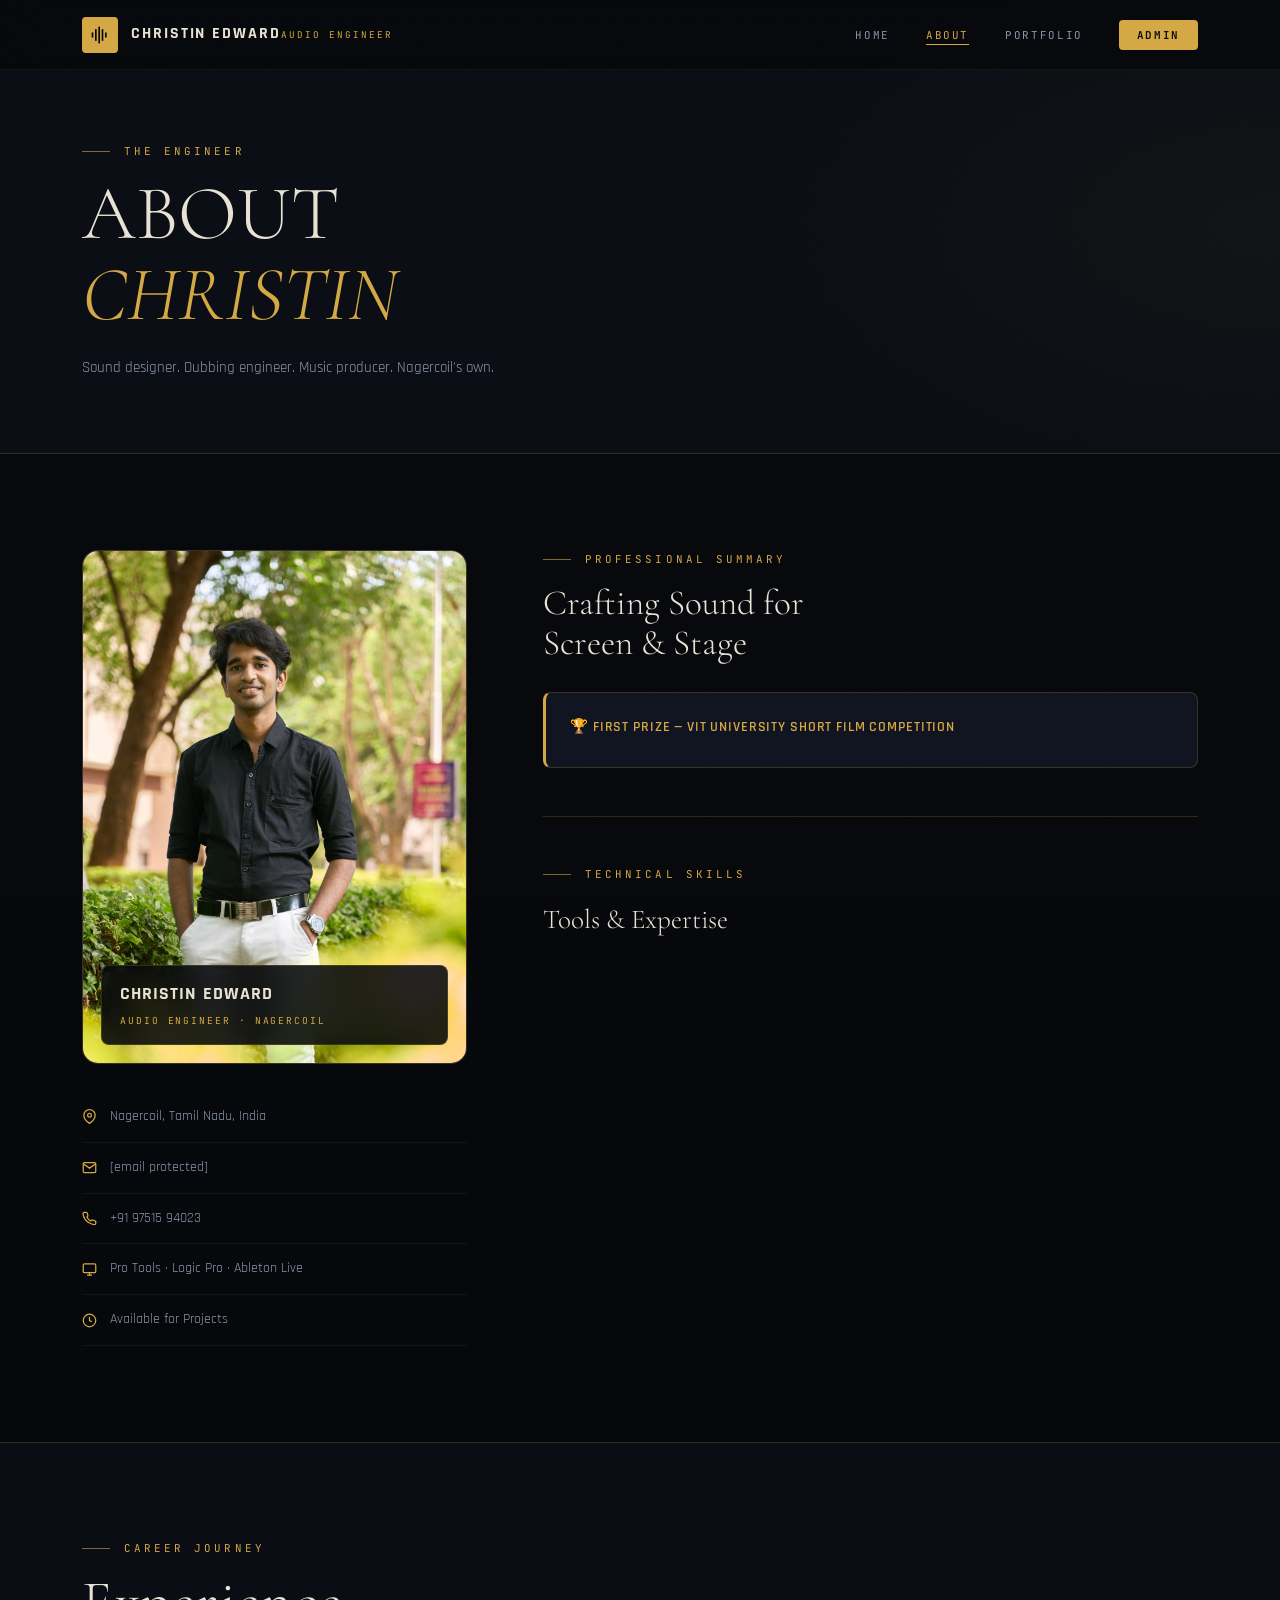
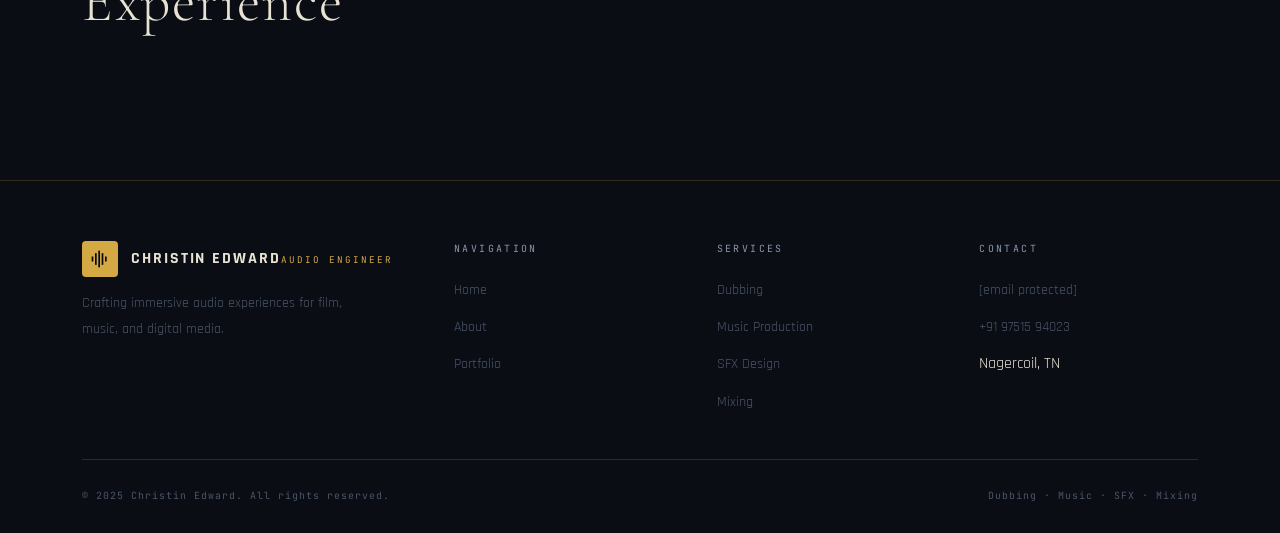
==== about.html @ 7b609f56 "Add files via upload" ====
<!DOCTYPE html>
<html lang="en">
<head>
  <meta charset="UTF-8"/><meta name="viewport" content="width=device-width, initial-scale=1.0"/>
  <title id="page-title">About — Christin Edward</title>
  <link rel="stylesheet" href="style.css"/>
</head>
<body>
<nav class="nav">
  <div class="nav-inner">
    <a href="index.html" class="logo">
      <div class="logo-mark"><svg viewBox="0 0 24 24"><rect x="2" y="9" width="2" height="6"/><rect x="6" y="5" width="2" height="14"/><rect x="10" y="2" width="2" height="20"/><rect x="14" y="5" width="2" height="14"/><rect x="18" y="9" width="2" height="6"/></svg></div>
      <div class="logo-text"><span class="logo-name" id="nav-name">Christin Edward</span><span class="logo-role" id="nav-role">Audio Engineer</span></div>
    </a>
    <ul class="nav-links">
      <li><a href="index.html">Home</a></li>
      <li><a href="about.html" class="active">About</a></li>
      <li><a href="portfolio.html">Portfolio</a></li>
      <li><a href="admin.html" class="nav-cta">Admin</a></li>
    </ul>
  </div>
</nav>

<header class="page-hero">
  <div class="page-hero-bg"></div>
  <div class="container" style="position:relative;z-index:1">
    <div class="eyebrow">The Engineer</div>
    <h1>ABOUT<br><em style="color:var(--gold);font-style:italic" id="about-firstname">CHRISTIN</em></h1>
    <p id="about-tagline">Sound designer. Dubbing engineer. Music producer. Nagercoil's own.</p>
  </div>
</header>

<main class="about-layout">
  <div class="container">
    <div class="about-grid">
      <!-- Sidebar -->
      <aside class="about-sidebar">
        <div class="portrait">
          <div class="portrait-inner">
            <!-- Profile photo — embedded directly + overridable via admin -->
            <img id="profile-photo" src="[data-uri]" alt="Christin Edward"/>
            <div id="photo-fallback" style="display:none">
              <svg style="width:72px;height:72px;color:rgba(212,168,67,.25)" viewBox="0 0 80 80" fill="none"><circle cx="40" cy="26" r="14" stroke="currentColor" stroke-width="1.2"/><path d="M14 70c0-14.359 11.641-26 26-26s26 11.641 26 26" stroke="currentColor" stroke-width="1.2" stroke-linecap="round"/></svg>
            </div>
          </div>
          <div class="portrait-label">
            <div class="portrait-name" id="portrait-name">Christin Edward</div>
            <div class="portrait-title" id="portrait-title">Audio Engineer · Nagercoil</div>
          </div>
        </div>
        <div class="contact-list">
          <div class="contact-item"><svg viewBox="0 0 24 24" fill="none" stroke="currentColor" stroke-width="2"><path d="M21 10c0 7-9 13-9 13s-9-6-9-13a9 9 0 0 1 18 0z"/><circle cx="12" cy="10" r="3"/></svg><span id="c-loc">Nagercoil, Tamil Nadu, India</span></div>
          <div class="contact-item"><svg viewBox="0 0 24 24" fill="none" stroke="currentColor" stroke-width="2"><path d="M4 4h16c1.1 0 2 .9 2 2v12c0 1.1-.9 2-2 2H4c-1.1 0-2-.9-2-2V6c0-1.1.9-2 2-2z"/><polyline points="22,6 12,13 2,6"/></svg><a id="c-email" href="/cdn-cgi/l/email-protection#0e6b6d667c677d7a67606b6a796f7c6a4e69636f6762206d6163"><span class="__cf_email__" data-cfemail="3752545f455e44435e5952534056455377505a565e5b1954585a">[email&#160;protected]</span></a></div>
          <div class="contact-item"><svg viewBox="0 0 24 24" fill="none" stroke="currentColor" stroke-width="2"><path d="M22 16.92v3a2 2 0 0 1-2.18 2 19.79 19.79 0 0 1-8.63-3.07A19.5 19.5 0 0 1 4.69 13a19.79 19.79 0 0 1-3.07-8.67A2 2 0 0 1 3.6 2.18h3a2 2 0 0 1 2 1.72c.127.96.361 1.903.7 2.81a2 2 0 0 1-.45 2.11L7.91 9.91a16 16 0 0 0 6 6l.94-.94a2 2 0 0 1 2.11-.45c.907.339 1.85.573 2.81.7A2 2 0 0 1 21.73 17z"/></svg><a id="c-phone" href="tel:+919751594023">+91 97515 94023</a></div>
          <div class="contact-item"><svg viewBox="0 0 24 24" fill="none" stroke="currentColor" stroke-width="2"><rect x="2" y="3" width="20" height="14" rx="2"/><line x1="8" y1="21" x2="16" y2="21"/><line x1="12" y1="17" x2="12" y2="21"/></svg><span id="c-tools">Pro Tools · Logic Pro · Ableton Live</span></div>
          <div class="contact-item"><svg viewBox="0 0 24 24" fill="none" stroke="currentColor" stroke-width="2"><circle cx="12" cy="12" r="10"/><polyline points="12 6 12 12 16 14"/></svg><span id="c-avail">Available for Projects</span></div>
        </div>
      </aside>

      <!-- Main -->
      <div class="about-main">
        <div class="eyebrow">Professional Summary</div>
        <h2>Crafting Sound for<br>Screen &amp; Stage</h2>
        <p id="ab-p1"></p>
        <p id="ab-p2"></p>
        <p id="ab-p3"></p>

        <div class="achievement-box" id="award-box">
          <div class="ach-title" id="ab-aw-title">🏆 First Prize — VIT University Short Film Competition</div>
          <p id="ab-aw-desc"></p>
        </div>

        <p><em id="ab-quote" style="color:var(--t1);font-style:italic"></em></p>

        <!-- Skills -->
        <div class="skills-sec">
          <div class="eyebrow">Technical Skills</div>
          <h3 style="font-family:var(--ff-display);font-size:1.7rem;font-weight:300;margin-bottom:6px">Tools &amp; Expertise</h3>
          <div class="skill-grid" id="skills-grid"></div>
        </div>
      </div>
    </div>
  </div>
</main>

<!-- Timeline -->
<section class="timeline-sec">
  <div class="container">
    <div class="eyebrow">Career Journey</div>
    <h2 class="sec-title">Experience</h2>
    <div class="timeline" id="timeline"></div>
  </div>
</section>

<footer>
  <div class="container">
    <div class="footer-grid">
      <div class="footer-brand">
        <div class="logo"><div class="logo-mark"><svg viewBox="0 0 24 24"><rect x="2" y="9" width="2" height="6"/><rect x="6" y="5" width="2" height="14"/><rect x="10" y="2" width="2" height="20"/><rect x="14" y="5" width="2" height="14"/><rect x="18" y="9" width="2" height="6"/></svg></div><div class="logo-text"><span class="logo-name" id="f-name">Christin Edward</span><span class="logo-role" id="f-role">Audio Engineer</span></div></div>
        <p>Crafting immersive audio experiences for film, music, and digital media.</p>
      </div>
      <div><p class="f-col-title">Navigation</p><ul class="f-links"><li><a href="index.html">Home</a></li><li><a href="about.html">About</a></li><li><a href="portfolio.html">Portfolio</a></li></ul></div>
      <div><p class="f-col-title">Services</p><ul class="f-links"><li><a href="#">Dubbing</a></li><li><a href="#">Music Production</a></li><li><a href="#">SFX Design</a></li><li><a href="#">Mixing</a></li></ul></div>
      <div><p class="f-col-title">Contact</p><ul class="f-links"><li><a id="fe-email" href="#"><span class="__cf_email__" data-cfemail="97f2f4ffe5fee4e3fef9f2f3e0f6e5f3d7f0faf6fefbb9f4f8fa">[email&#160;protected]</span></a></li><li><a id="fe-phone" href="#">+91 97515 94023</a></li><li id="fe-loc">Nagercoil, TN</li></ul></div>
    </div>
    <div class="footer-btm"><span id="f-copy">&copy; 2025 Christin Edward. All rights reserved.</span><span>Dubbing · Music · SFX · Mixing</span></div>
  </div>
</footer>

<script data-cfasync="false" src="/cdn-cgi/scripts/5c5dd728/cloudflare-static/email-decode.min.js"></script><script>
function g(k,def){ return JSON.parse(localStorage.getItem(k)||'null')||def; }
const DEFPROFILE={name:'Christin Edward',title:'Audio Engineer',tagline:'Sound designer. Dubbing engineer. Music producer.',avail:'Available for Projects'};
const DEFABOUT={p1:"I am a passionate Audio Engineer specializing in sound design, audio editing, mixing, and mastering for film, music, and digital media.",p2:"Based in Nagercoil, Tamil Nadu, I have worked on a wide range of projects including dubbing for regional cinema, independent music releases, and short film audio post.",p3:"Every project begins with a deep understanding of the story being told.",quote:"serve the emotion, serve the narrative.",awtitle:"🏆 First Prize — VIT University Short Film Competition",awdesc:"Our team won the First Prize at VIT University. I handled the complete audio pipeline — sound design, SFX, dialogue mix, music sync, and final mastered deliverable."};
const DEFCONTACT={email:'echristinedward@gmail.com',phone:'+91 97515 94023',loc:'Nagercoil, Tamil Nadu, India',avail:'Available for Projects',tools:'Pro Tools · Logic Pro · Ableton Live'};
const DEFSKILLS=[{name:'Pro Tools',pct:92},{name:'Logic Pro X',pct:88},{name:'Dubbing / ADR',pct:95},{name:'SFX & Sound Design',pct:90},{name:'Mixing & Mastering',pct:87},{name:'Music Production',pct:85}];
const DEFTL=[{year:'2023 — Present',role:'Independent Audio Engineer',co:'Freelance · Nagercoil',desc:'Working on short films, music production, dubbing sessions, and SFX design.'},{year:'2022',role:'First Prize — Short Film Competition',co:'VIT University, Vellore',desc:'Secured First Prize. Handled complete audio workflow — SFX, music sync, dialogue mixing.'},{year:'2021 — 2023',role:'Dubbing & Music Projects',co:'Multiple Studios · South Tamil Nadu',desc:'Engineered dubbing sessions for regional Tamil film projects and music production.'},{year:'2018 — 2021',role:'Audio Production & Studio Work',co:'Independent Projects · Nagercoil',desc:'Short film sound recordist and post-production engineer.'}];

const pr=g('profile',DEFPROFILE), ab=g('about',DEFABOUT), co=g('contact',DEFCONTACT);
const sk=g('skills',DEFSKILLS), tl=g('timeline',DEFTL);
const photo=localStorage.getItem('ce_profile_photo');

// Nav / Header
document.getElementById('nav-name').textContent=pr.name;
document.getElementById('nav-role').textContent=pr.title;
document.getElementById('page-title').textContent='About — '+pr.name;
document.getElementById('about-firstname').textContent=pr.name.split(' ')[0].toUpperCase();
document.getElementById('about-tagline').textContent=pr.tagline||'Sound designer. Dubbing engineer. Music producer.';

// Profile photo — if admin uploaded a new one, override the embedded default
const adminPhoto = localStorage.getItem('ce_profile_photo') || localStorage.getItem('ce_about_photo');
if(adminPhoto){
  const img = document.getElementById('profile-photo');
  img.src = adminPhoto;
}
// Image is already embedded as default — always visible
document.getElementById('portrait-name').textContent=pr.name;
document.getElementById('portrait-title').textContent=pr.title+' · '+(co.loc||'Nagercoil');

// Contact sidebar
document.getElementById('c-loc').textContent=co.loc;
document.getElementById('c-email').textContent=co.email; document.getElementById('c-email').href='mailto:'+co.email;
document.getElementById('c-phone').textContent=co.phone; document.getElementById('c-phone').href='tel:'+co.phone.replace(/\s/g,'');
document.getElementById('c-tools').textContent=co.tools;
document.getElementById('c-avail').textContent=co.avail;

// Bio
document.getElementById('ab-p1').textContent=ab.p1;
if(ab.p2) document.getElementById('ab-p2').textContent=ab.p2;
if(ab.p3) document.getElementById('ab-p3').textContent=ab.p3;
document.getElementById('ab-quote').textContent='"'+ab.quote+'"';
document.getElementById('ab-aw-title').textContent=ab.awtitle;
document.getElementById('ab-aw-desc').textContent=ab.awdesc;

// Skills
const sg=document.getElementById('skills-grid');
sk.forEach(s=>{
  sg.innerHTML+=`<div class="skill-card"><div class="skill-nm">${s.name}</div><div class="skill-bar"><div class="skill-fill" style="width:${s.pct}%"></div></div><div class="skill-pct">${s.pct}%</div></div>`;
});

// Timeline
const tlEl=document.getElementById('timeline');
tl.forEach(t=>{
  tlEl.innerHTML+=`<div class="tl-item"><div class="tl-year">${t.year}</div><div class="tl-role">${t.role}</div><div class="tl-co">${t.co}</div><div class="tl-desc">${t.desc}</div></div>`;
});

// Footer
document.getElementById('f-name').textContent=pr.name;
document.getElementById('f-role').textContent=pr.title;
document.getElementById('fe-email').textContent=co.email; document.getElementById('fe-email').
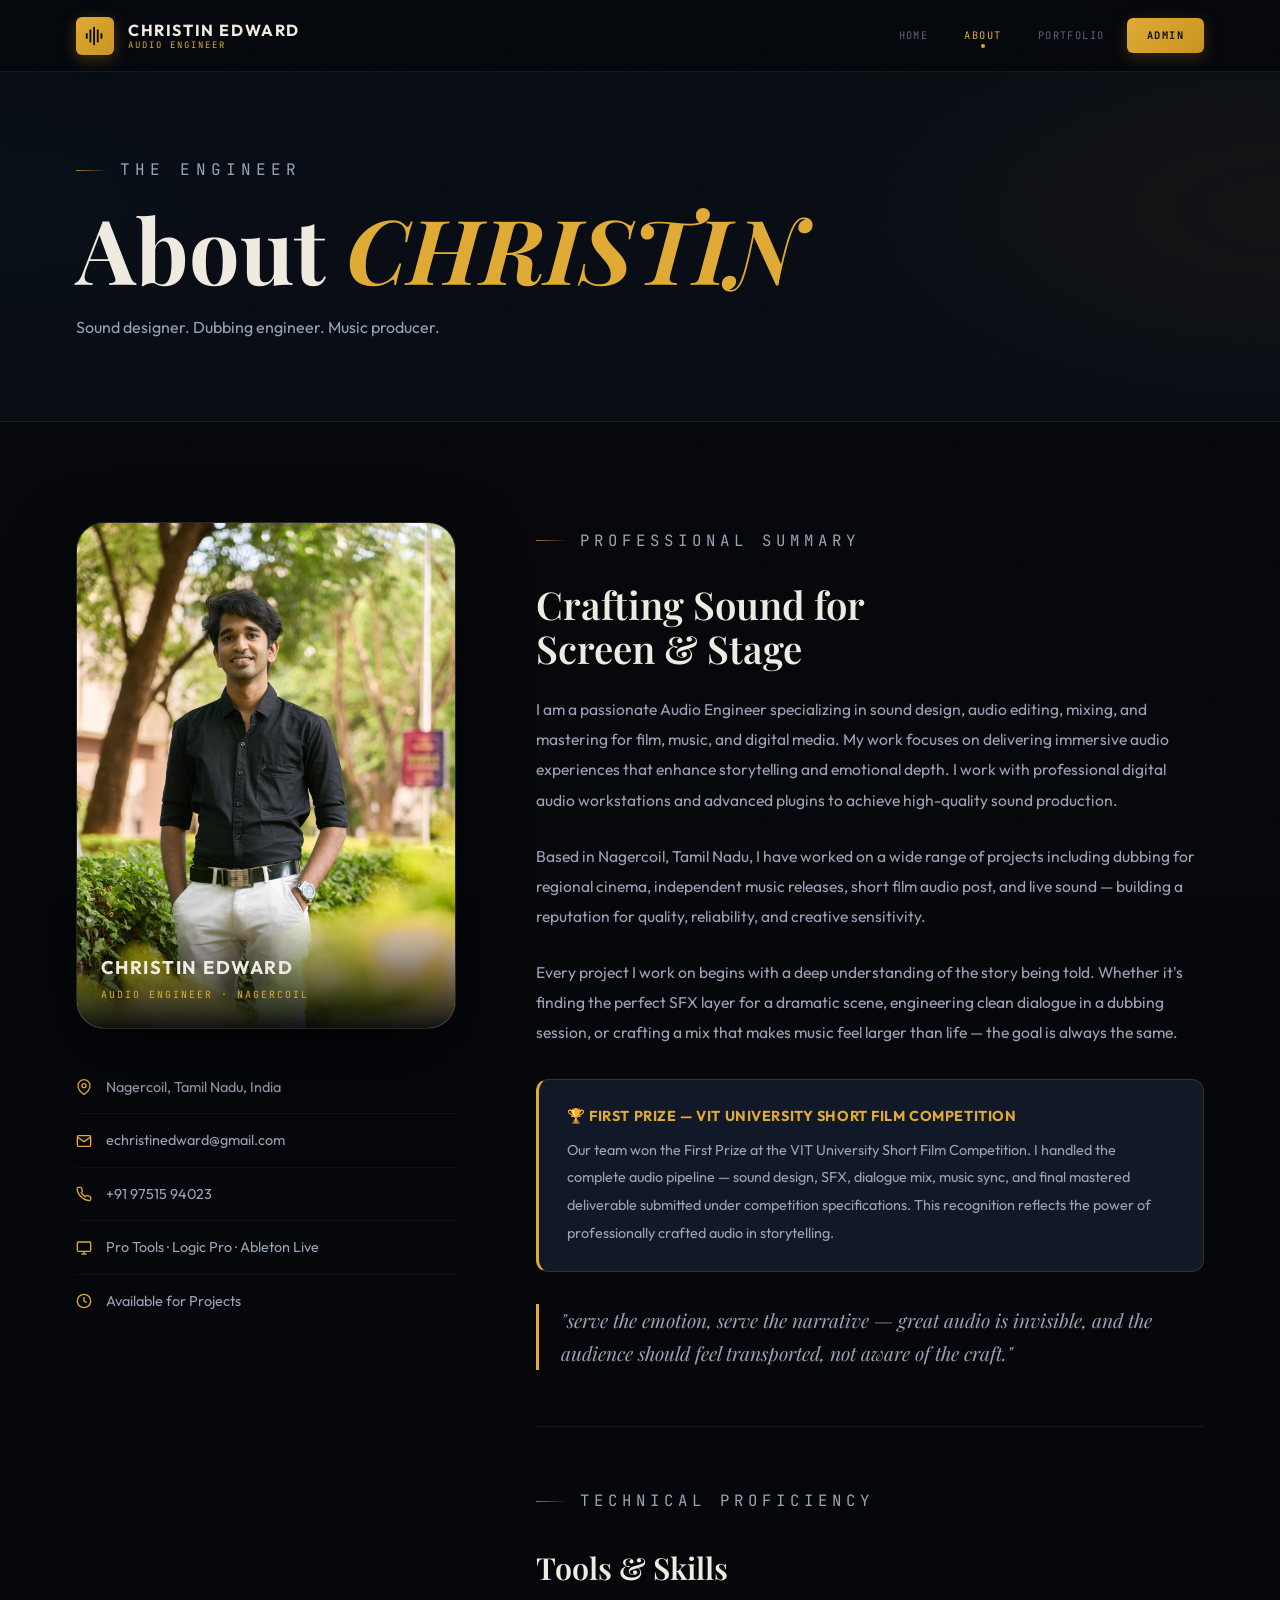
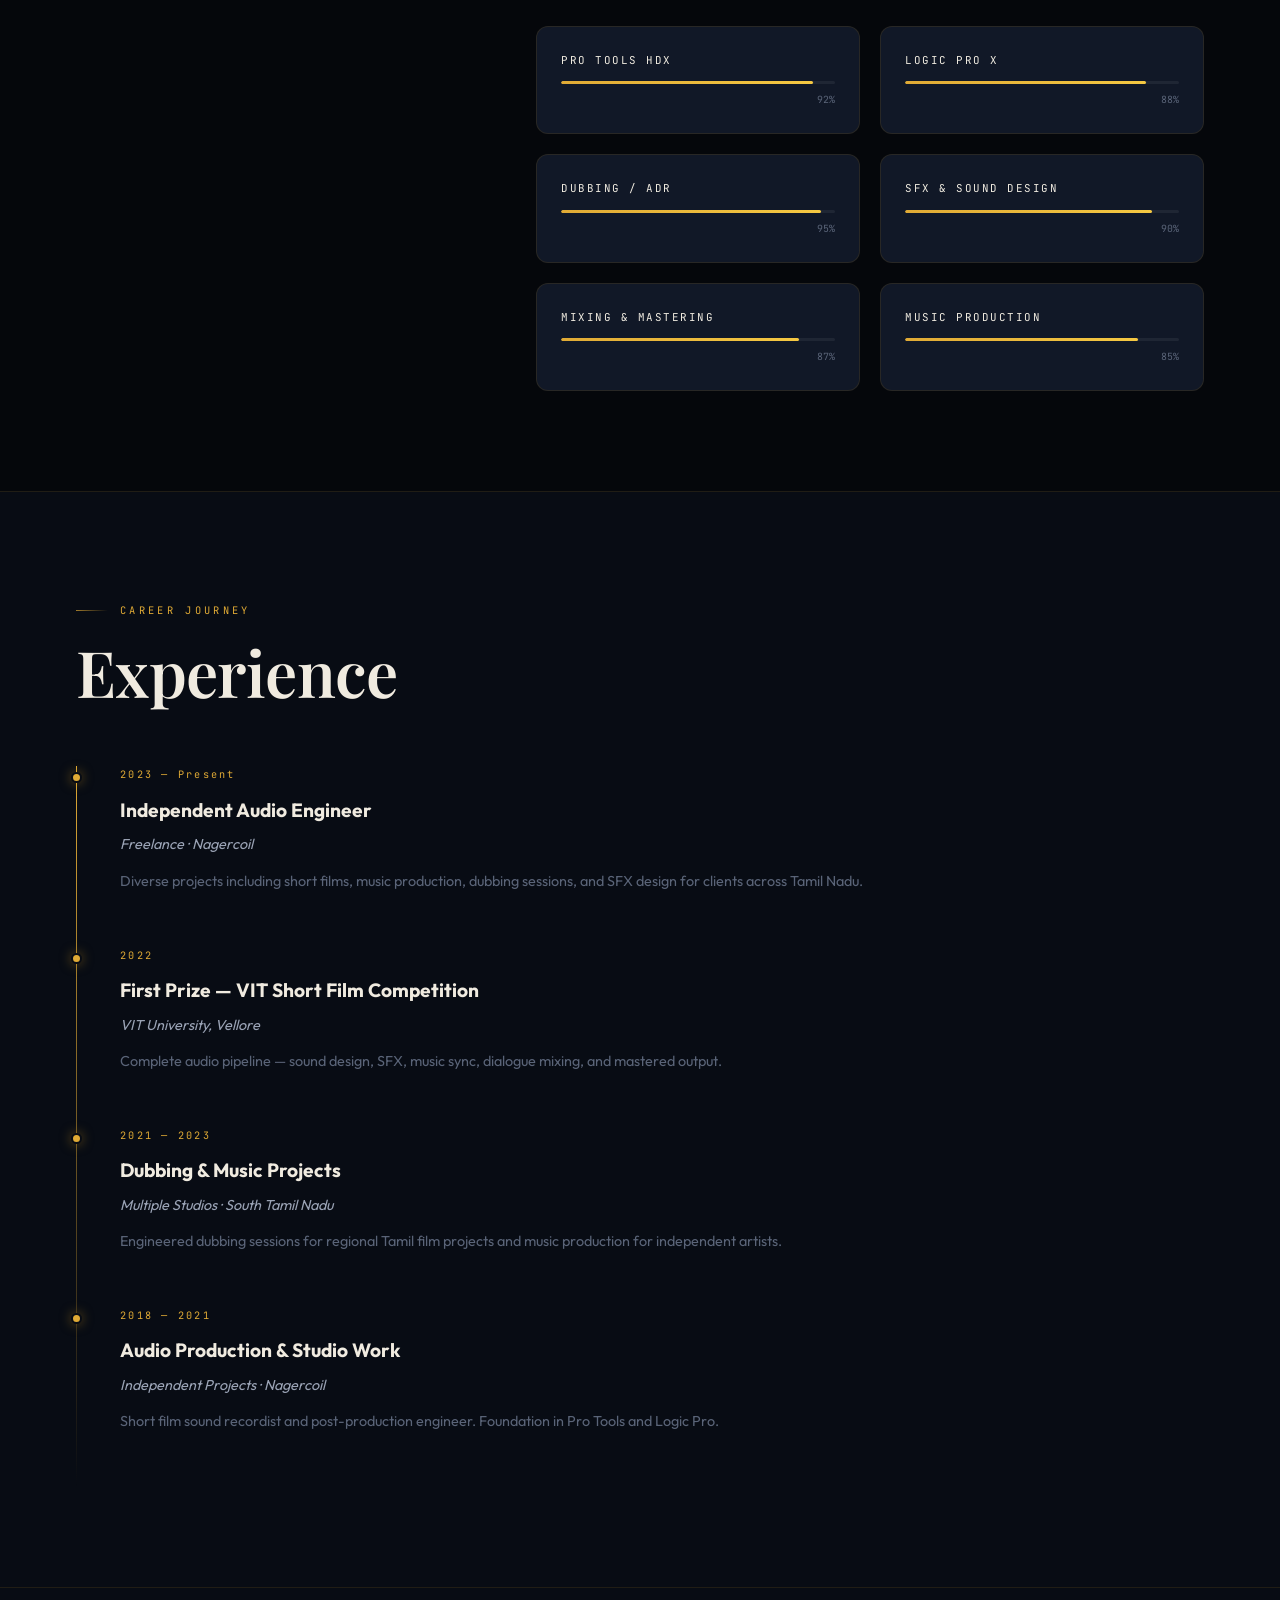
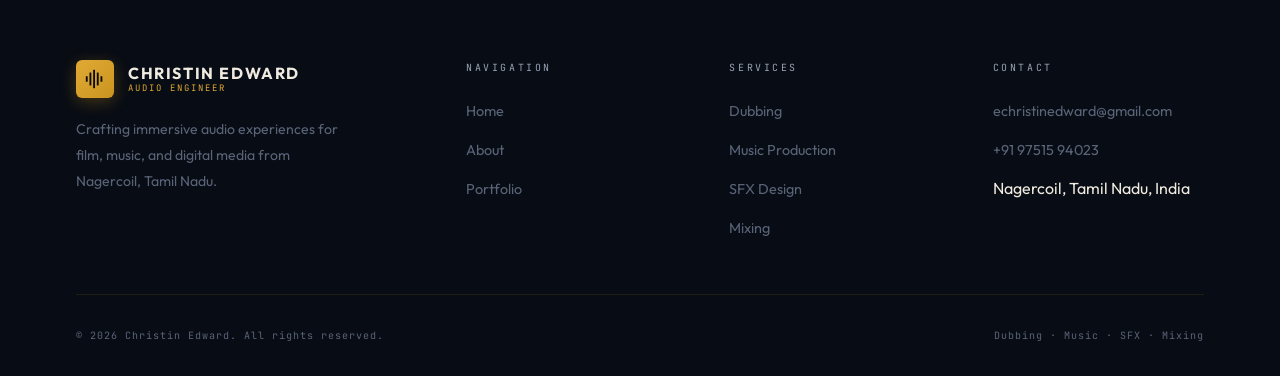
==== commit cadb055c: "Add files via upload" ====
--- a/about.html
+++ b/about.html
@@ -1,169 +1,178 @@
 <!DOCTYPE html>
 <html lang="en">
 <head>
-  <meta charset="UTF-8"/><meta name="viewport" content="width=device-width, initial-scale=1.0"/>
-  <title id="page-title">About — Christin Edward</title>
-  <link rel="stylesheet" href="style.css"/>
+<meta charset="UTF-8"/>
+<meta name="viewport" content="width=device-width, initial-scale=1.0"/>
+<meta name="description" content="About Christin Edward — Audio Engineer based in Nagercoil, Tamil Nadu."/>
+<title id="pg-title">About — Christin Edward</title>
+<link rel="stylesheet" href="style.css"/>
+<style>
+.about-intro-quote { font-family:var(--f-serif); font-size:1.2rem; font-style:italic; color:var(--tx-2); border-left:3px solid var(--gold-2); padding-left:22px; margin:32px 0; line-height:1.7; }
+</style>
 </head>
 <body>
-<nav class="nav">
+
+<nav class="nav" id="mainNav">
   <div class="nav-inner">
     <a href="index.html" class="logo">
-      <div class="logo-mark"><svg viewBox="0 0 24 24"><rect x="2" y="9" width="2" height="6"/><rect x="6" y="5" width="2" height="14"/><rect x="10" y="2" width="2" height="20"/><rect x="14" y="5" width="2" height="14"/><rect x="18" y="9" width="2" height="6"/></svg></div>
-      <div class="logo-text"><span class="logo-name" id="nav-name">Christin Edward</span><span class="logo-role" id="nav-role">Audio Engineer</span></div>
+      <div class="logo-icon"><svg viewBox="0 0 24 24"><rect x="2" y="9" width="2" height="6"/><rect x="6" y="5" width="2" height="14"/><rect x="10" y="2" width="2" height="20"/><rect x="14" y="5" width="2" height="14"/><rect x="18" y="9" width="2" height="6"/></svg></div>
+      <div class="logo-text"><div class="logo-name" id="lname">Christin Edward</div><div class="logo-role" id="lrole">Audio Engineer</div></div>
     </a>
-    <ul class="nav-links">
-      <li><a href="index.html">Home</a></li>
-      <li><a href="about.html" class="active">About</a></li>
-      <li><a href="portfolio.html">Portfolio</a></li>
-      <li><a href="admin.html" class="nav-cta">Admin</a></li>
-    </ul>
+    <nav class="nav-links">
+      <a href="index.html">Home</a>
+      <a href="about.html" class="active">About</a>
+      <a href="portfolio.html">Portfolio</a>
+      <a href="admin.html" class="nav-cta">Admin</a>
+    </nav>
   </div>
 </nav>
 
 <header class="page-hero">
   <div class="page-hero-bg"></div>
-  <div class="container" style="position:relative;z-index:1">
-    <div class="eyebrow">The Engineer</div>
-    <h1>ABOUT<br><em style="color:var(--gold);font-style:italic" id="about-firstname">CHRISTIN</em></h1>
-    <p id="about-tagline">Sound designer. Dubbing engineer. Music producer. Nagercoil's own.</p>
+  <div class="container page-hero-inner">
+    <p class="eyebrow">The Engineer</p>
+    <h1>About <em id="about-fname" style="color:var(--gold-2);font-style:italic">Christin</em></h1>
+    <p id="about-tag">Sound designer. Dubbing engineer. Music producer. Nagercoil&#x27;s own.</p>
   </div>
 </header>
 
 <main class="about-layout">
   <div class="container">
     <div class="about-grid">
-      <!-- Sidebar -->
+
+      <!-- SIDEBAR -->
       <aside class="about-sidebar">
-        <div class="portrait">
-          <div class="portrait-inner">
-            <!-- Profile photo — embedded directly + overridable via admin -->
-            <img id="profile-photo" src="[data-uri]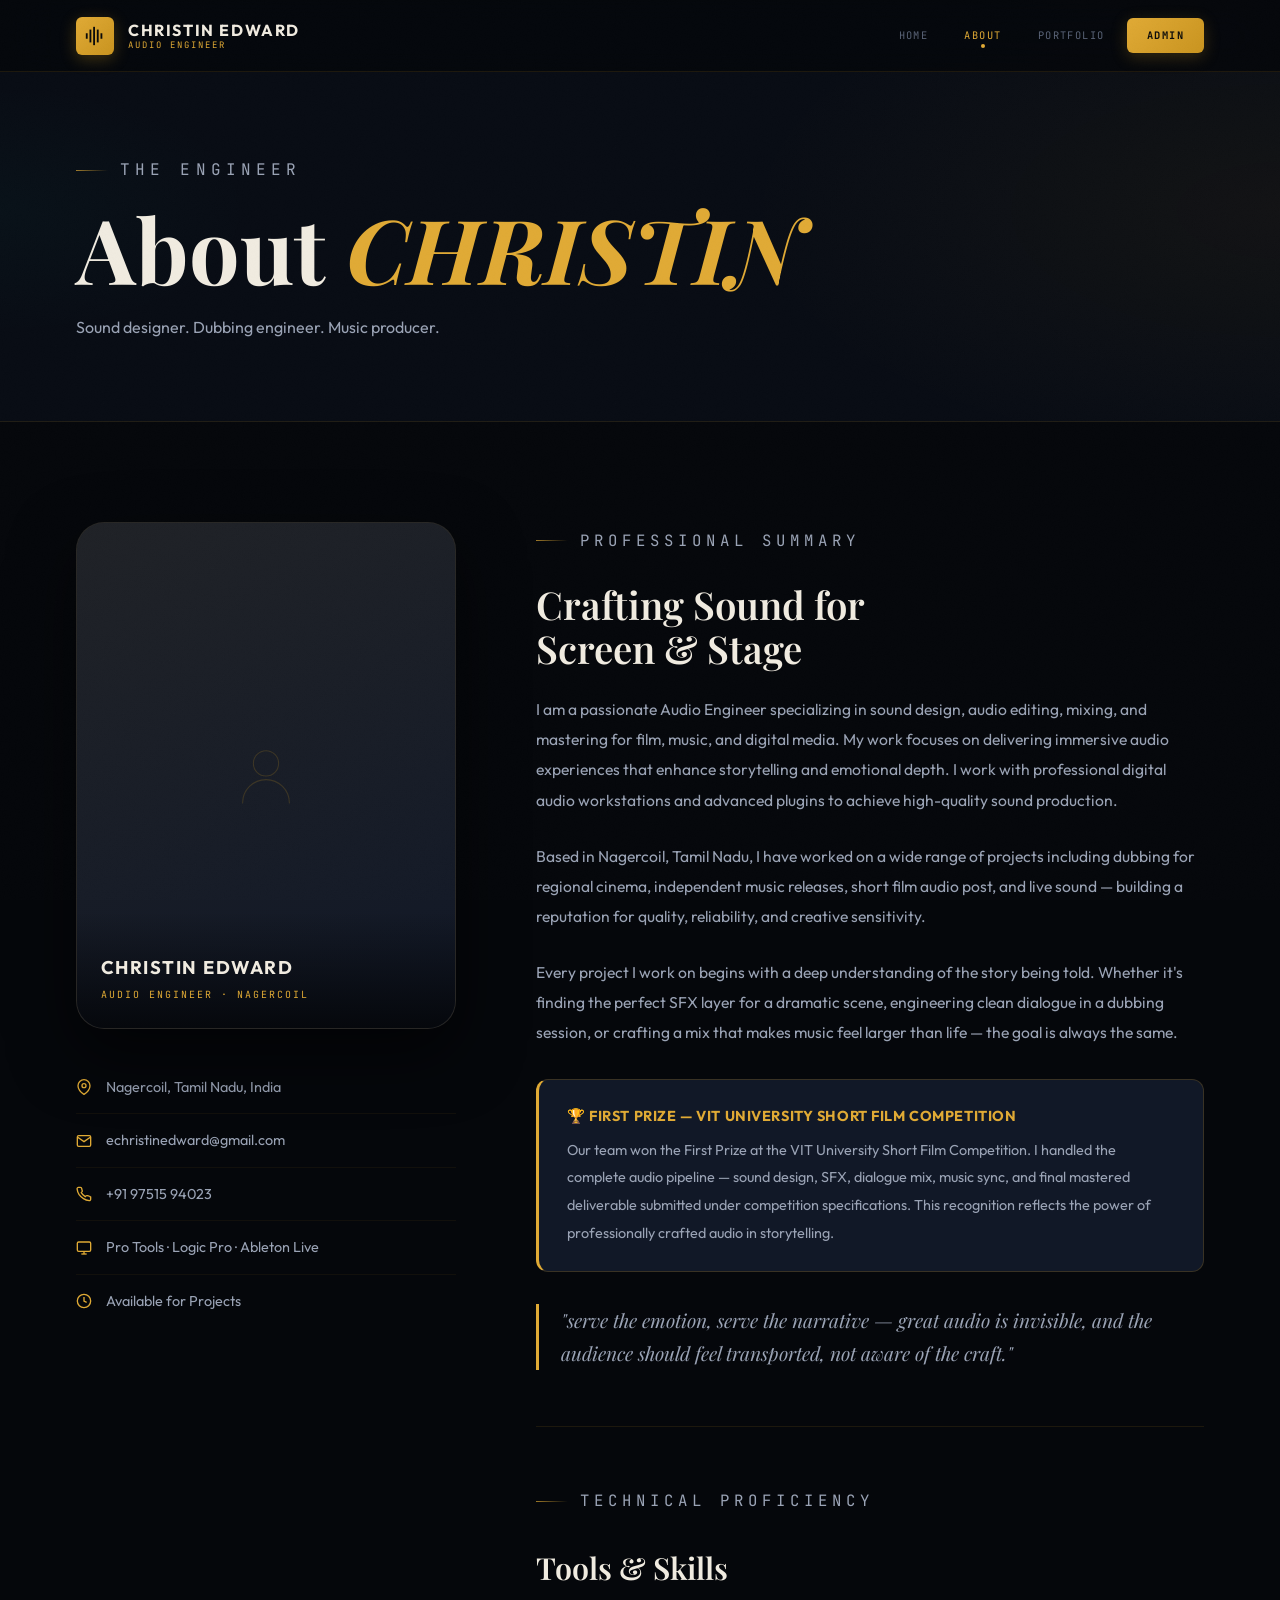
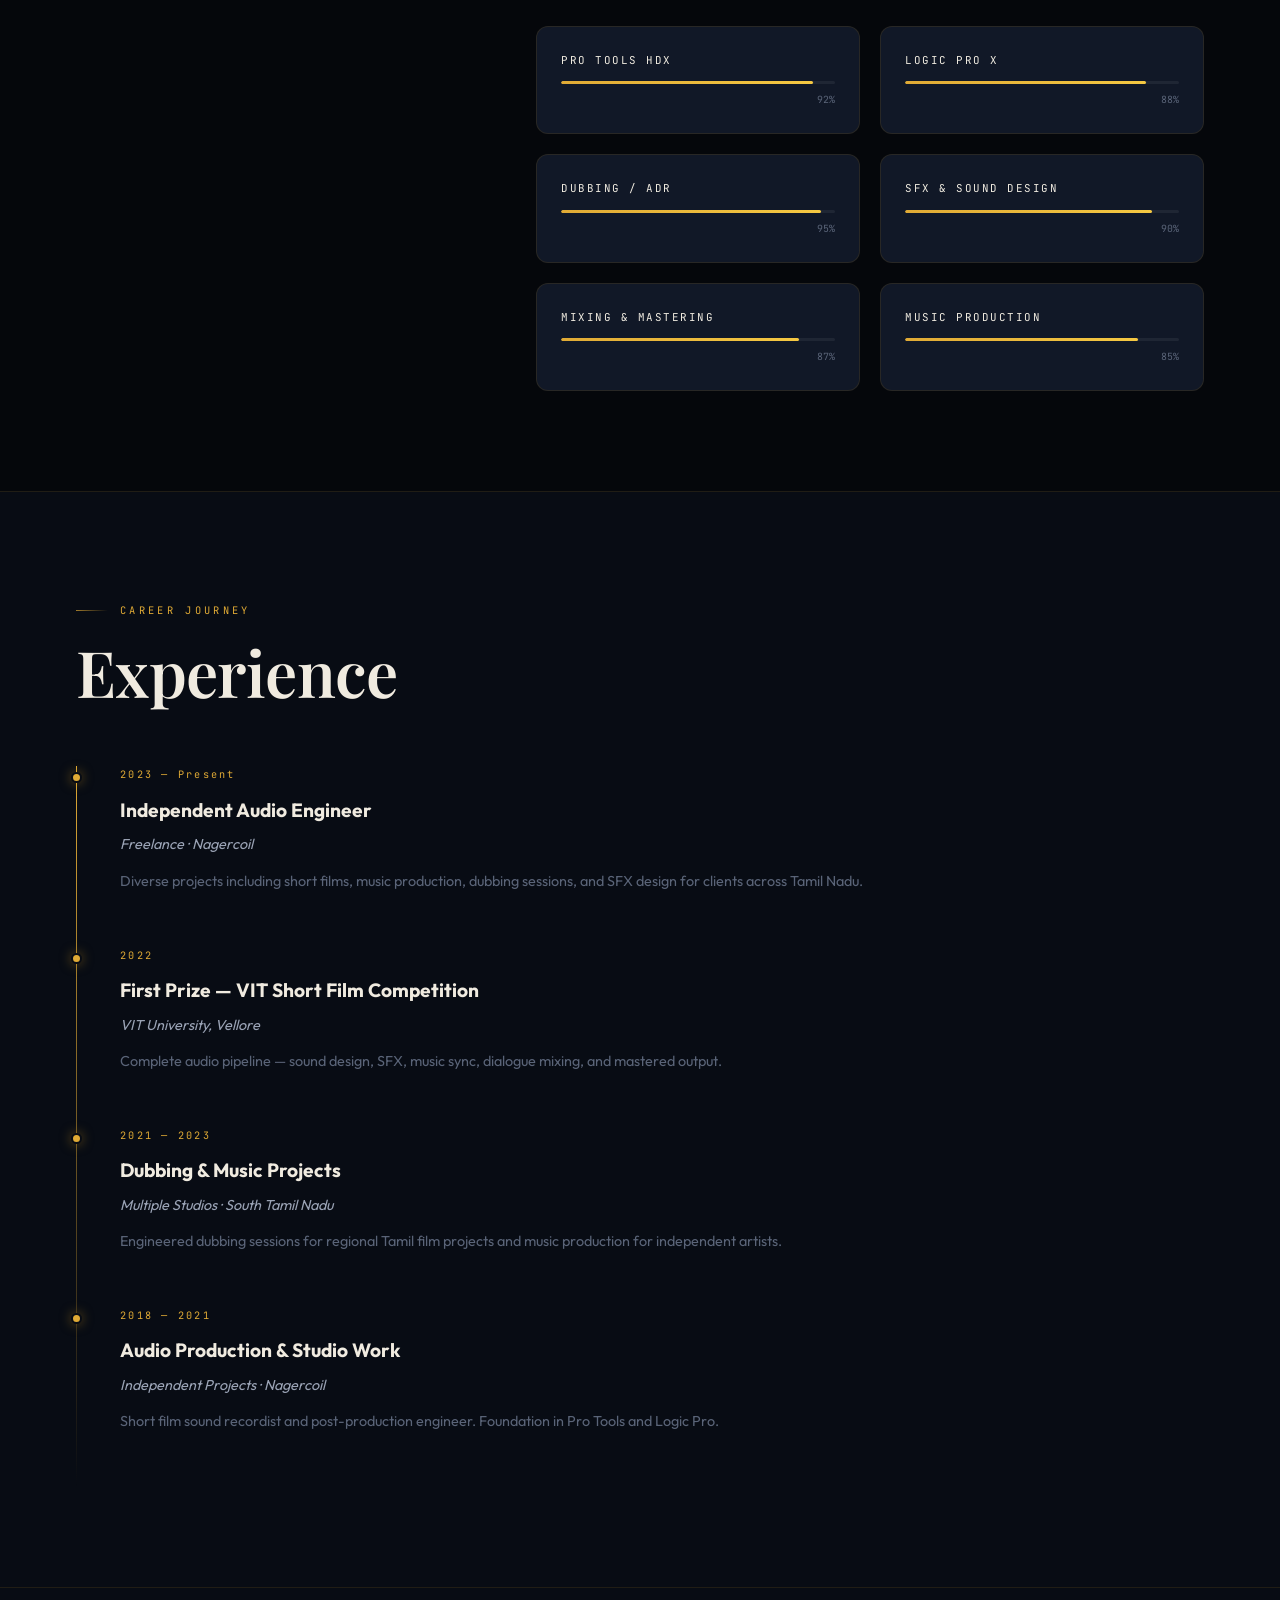
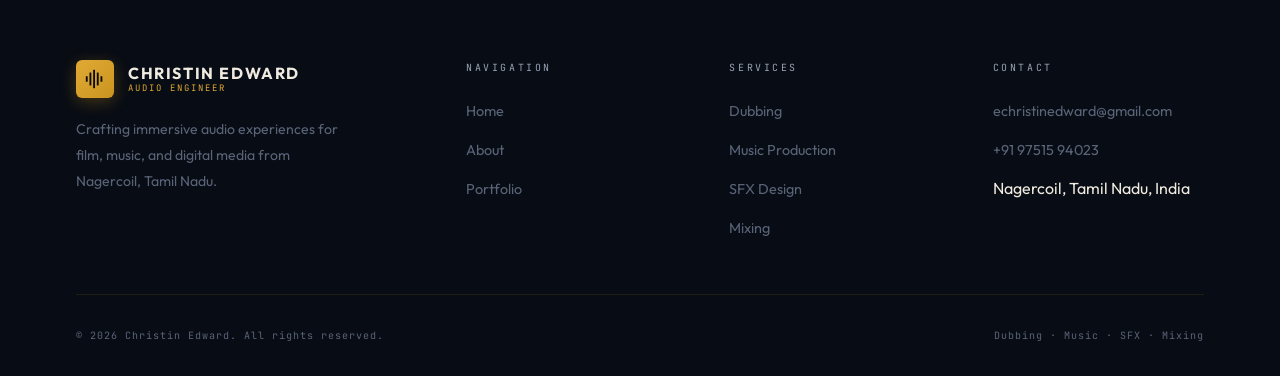
==== commit 1f1fb027: "Update about.html" ====
--- a/about.html
+++ b/about.html
@@ -43,7 +43,11 @@
       <!-- SIDEBAR -->
       <aside class="about-sidebar">
         <div class="portrait-wrap">
-          <img id="profile-photo" src="[data-uri]